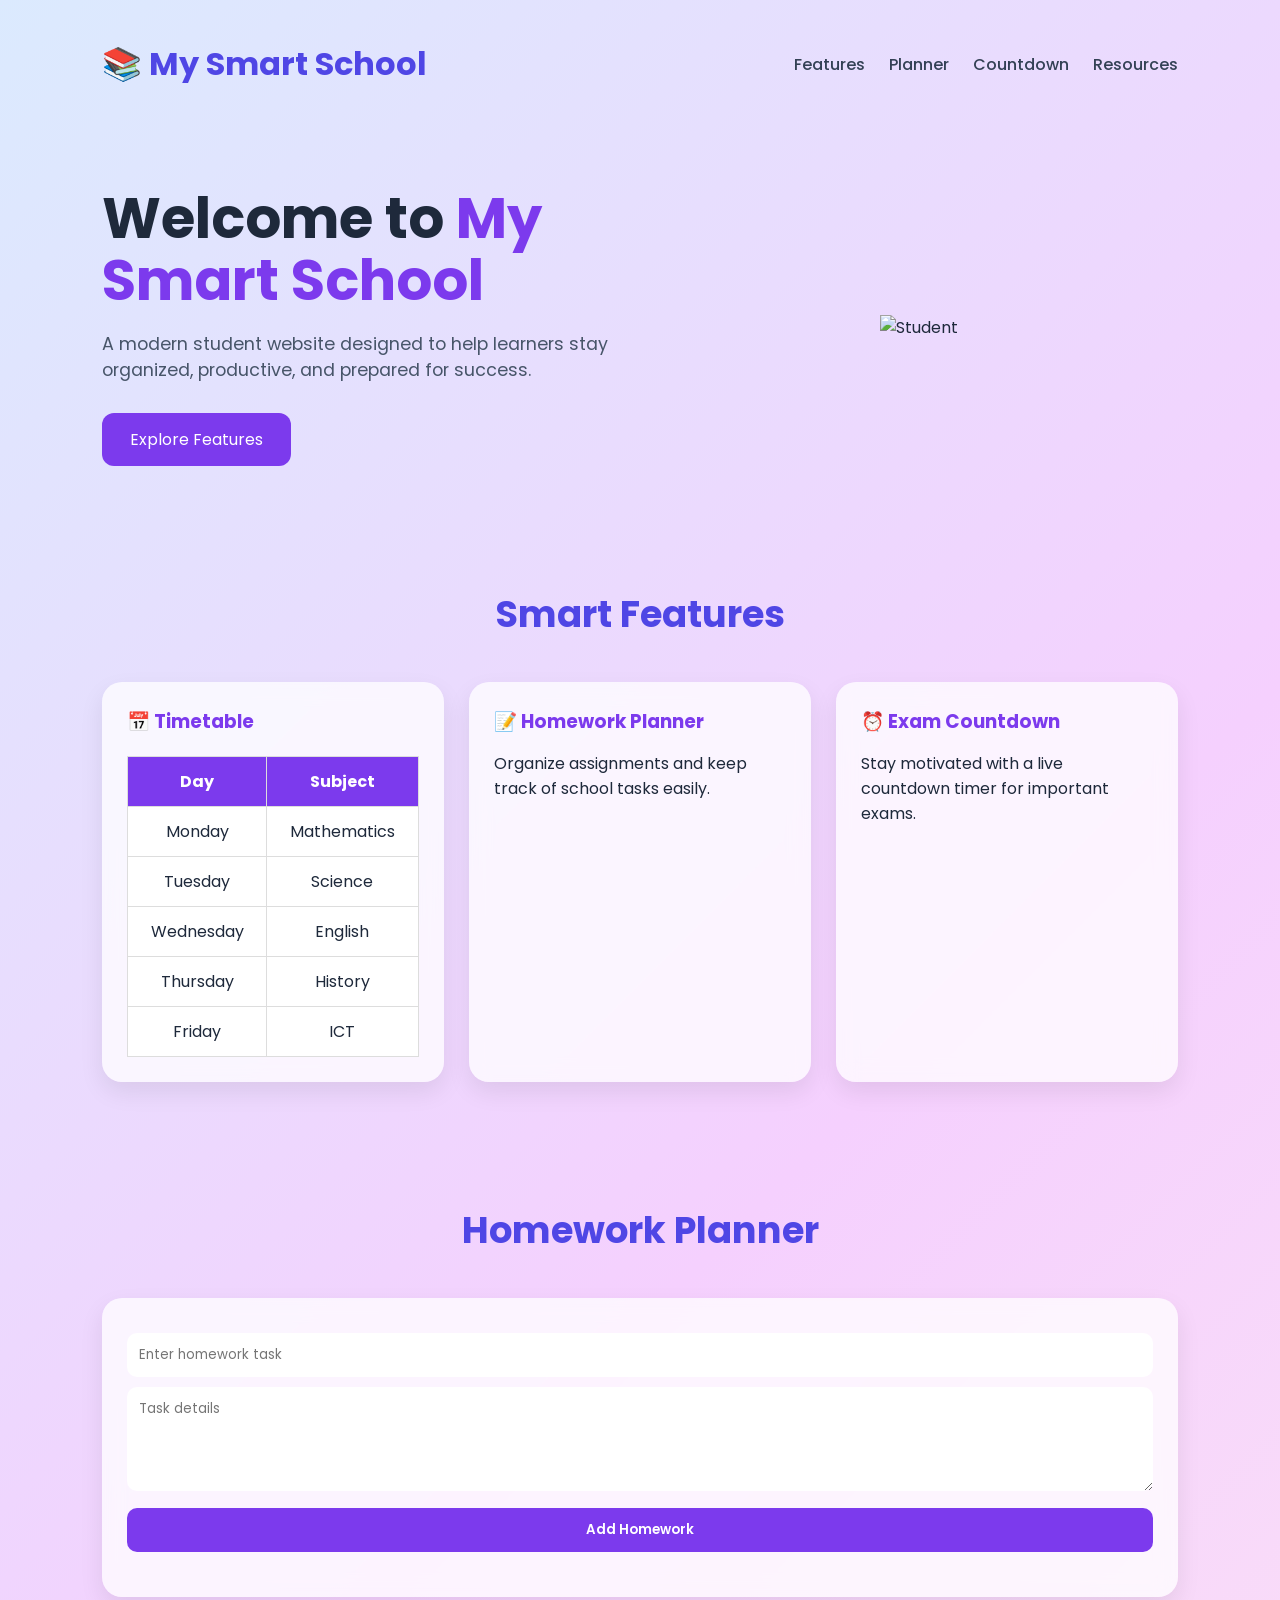
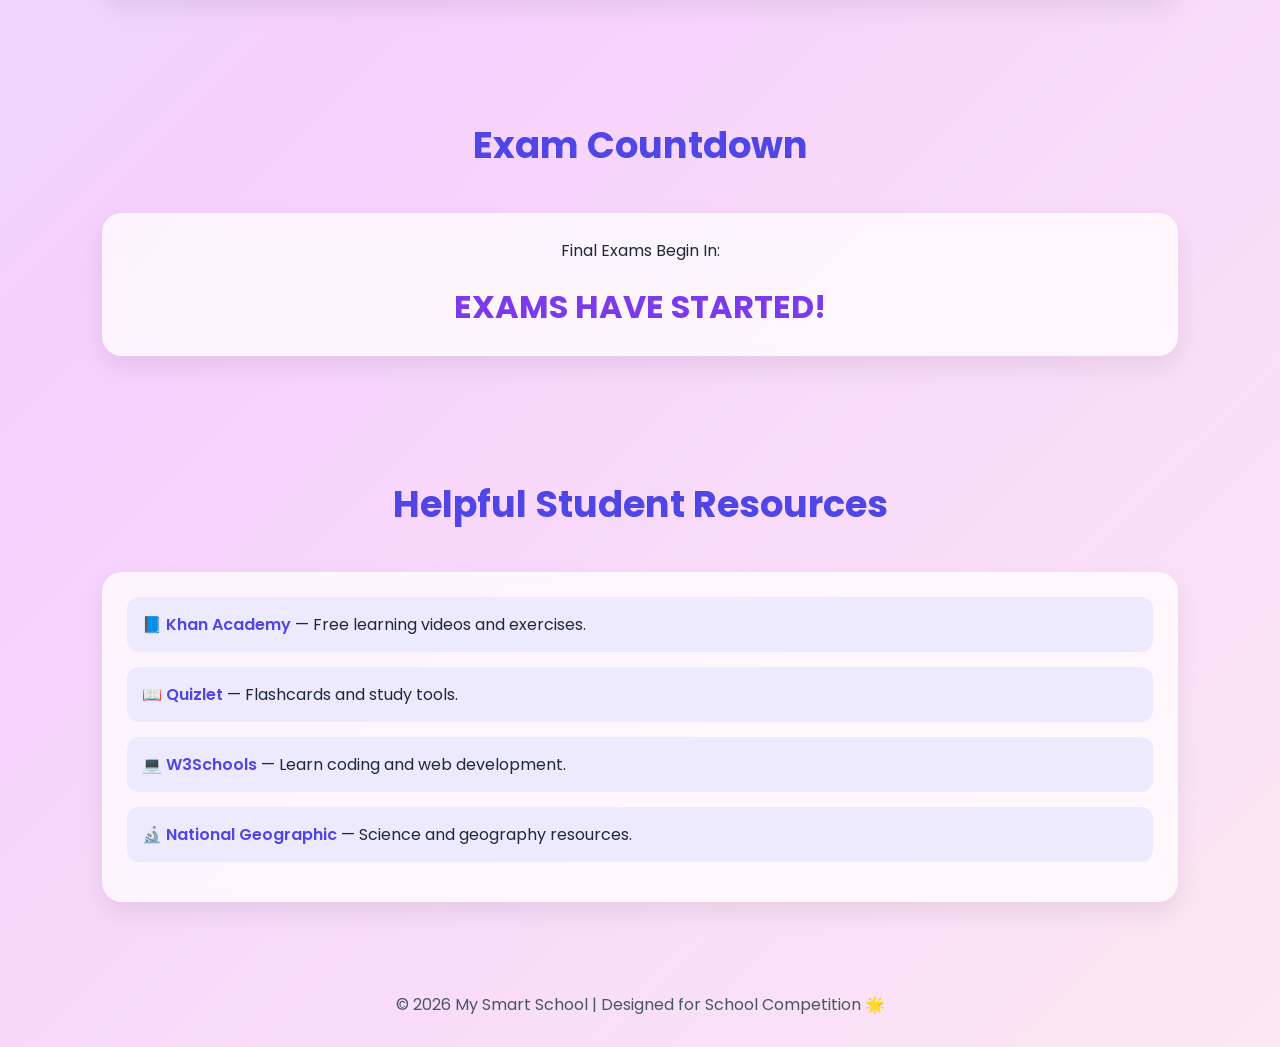
==== arundel hackathon/index.html @ 1944e810 "Kingsley' work that he did by  himself Co-Authored-By: S-Temzz <198816190+S-Temzz@users.noreply.gith" ====
<!DOCTYPE html>
<html lang="en">
<head>
  <meta charset="UTF-8" />
  <meta name="viewport" content="width=device-width, initial-scale=1.0"/>
  <title>My Smart School</title>

  <link rel="preconnect" href="https://fonts.googleapis.com">
  <link rel="preconnect" href="https://fonts.gstatic.com" crossorigin>
  <link href="https://fonts.googleapis.com/css2?family=Poppins:wght@300;400;500;600;700&display=swap" rel="stylesheet">

  <style>
    *{
      margin:0;
      padding:0;
      box-sizing:border-box;
      font-family:'Poppins', sans-serif;
    }

    body{
      background: linear-gradient(135deg,#dbeafe,#f5d0fe,#fce7f3);
      color:#1e293b;
      min-height:100vh;
    }

    header{
      padding:40px 8%;
      display:flex;
      justify-content:space-between;
      align-items:center;
      flex-wrap:wrap;
    }

    .logo{
      font-size:2rem;
      font-weight:700;
      color:#4f46e5;
    }

    nav a{
      text-decoration:none;
      margin-left:20px;
      color:#334155;
      font-weight:500;
      transition:0.3s;
    }

    nav a:hover{
      color:#7c3aed;
    }

    .hero{
      padding:60px 8%;
      display:flex;
      justify-content:space-between;
      align-items:center;
      flex-wrap:wrap;
      gap:40px;
    }

    .hero-text{
      flex:1;
      min-width:280px;
    }

    .hero-text h1{
      font-size:3.5rem;
      line-height:1.1;
      margin-bottom:20px;
    }

    .hero-text span{
      color:#7c3aed;
    }

    .hero-text p{
      font-size:1.1rem;
      margin-bottom:30px;
      color:#475569;
    }

    .btn{
      padding:14px 28px;
      background:#7c3aed;
      color:white;
      border:none;
      border-radius:12px;
      cursor:pointer;
      font-size:1rem;
      transition:0.3s;
    }

    .btn:hover{
      background:#5b21b6;
      transform:translateY(-2px);
    }

    .hero-image{
      flex:1;
      min-width:280px;
      text-align:center;
    }

    .hero-image img{
      width:90%;
      max-width:450px;
    }

    section{
      padding:60px 8%;
    }

    .section-title{
      text-align:center;
      margin-bottom:40px;
    }

    .section-title h2{
      font-size:2.3rem;
      color:#4f46e5;
    }

    .cards{
      display:grid;
      grid-template-columns:repeat(auto-fit,minmax(280px,1fr));
      gap:25px;
    }

    .card{
      background:rgba(255,255,255,0.75);
      backdrop-filter:blur(10px);
      border-radius:20px;
      padding:25px;
      box-shadow:0 10px 25px rgba(0,0,0,0.08);
      transition:0.3s;
    }

    .card:hover{
      transform:translateY(-5px);
    }

    .card h3{
      margin-bottom:15px;
      color:#7c3aed;
    }

    .planner input,
    .planner textarea,
    .planner button{
      width:100%;
      margin-top:10px;
      padding:12px;
      border-radius:10px;
      border:none;
      outline:none;
    }

    .planner button{
      background:#7c3aed;
      color:white;
      cursor:pointer;
      font-weight:600;
    }

    .task-list{
      margin-top:20px;
    }

    .task{
      background:#ede9fe;
      padding:12px;
      border-radius:10px;
      margin-top:10px;
    }

    .countdown{
      text-align:center;
    }

    .countdown-box{
      margin-top:20px;
      font-size:2rem;
      font-weight:700;
      color:#7c3aed;
    }

    .resources ul{
      list-style:none;
    }

    .resources li{
      margin-bottom:15px;
      background:#ede9fe;
      padding:15px;
      border-radius:12px;
    }

    .resources a{
      text-decoration:none;
      color:#4f46e5;
      font-weight:600;
    }

    footer{
      text-align:center;
      padding:30px;
      color:#475569;
    }

    table{
      width:100%;
      border-collapse:collapse;
      margin-top:20px;
    }

    table th,
    table td{
      padding:12px;
      text-align:center;
      border:1px solid #ddd;
    }

    table th{
      background:#7c3aed;
      color:white;
    }

    table td{
      background:white;
    }

    @media(max-width:768px){
      .hero-text h1{
        font-size:2.5rem;
      }

      nav{
        margin-top:20px;
      }
    }
  </style>
</head>
<body>

  <header>
    <div class="logo">📚 My Smart School</div>

    <nav>
      <a href="#features">Features</a>
      <a href="#planner">Planner</a>
      <a href="#countdown">Countdown</a>
      <a href="#resources">Resources</a>
    </nav>
  </header>

  <section class="hero">
    <div class="hero-text">
      <h1>Welcome to <span>My Smart School</span></h1>

      <p>
        A modern student website designed to help learners stay organized,
        productive, and prepared for success.
      </p>

      <button class="btn">Explore Features</button>
    </div>

    <div class="hero-image">
      <img src="https://cdn-icons-png.flaticon.com/512/3135/3135755.png" alt="Student">
    </div>
  </section>

  <section id="features">
    <div class="section-title">
      <h2>Smart Features</h2>
    </div>

    <div class="cards">

      <div class="card">
        <h3>📅 Timetable</h3>

        <table>
          <tr>
            <th>Day</th>
            <th>Subject</th>
          </tr>

          <tr>
            <td>Monday</td>
            <td>Mathematics</td>
          </tr>

          <tr>
            <td>Tuesday</td>
            <td>Science</td>
          </tr>

          <tr>
            <td>Wednesday</td>
            <td>English</td>
          </tr>

          <tr>
            <td>Thursday</td>
            <td>History</td>
          </tr>

          <tr>
            <td>Friday</td>
            <td>ICT</td>
          </tr>
        </table>
      </div>

      <div class="card">
        <h3>📝 Homework Planner</h3>

        <p>
          Organize assignments and keep track of school tasks easily.
        </p>
      </div>

      <div class="card">
        <h3>⏰ Exam Countdown</h3>

        <p>
          Stay motivated with a live countdown timer for important exams.
        </p>
      </div>

    </div>
  </section>

  <section id="planner">

    <div class="section-title">
      <h2>Homework Planner</h2>
    </div>

    <div class="card planner">

      <input type="text" id="taskInput" placeholder="Enter homework task">

      <textarea id="taskDetails" rows="4" placeholder="Task details"></textarea>

      <button onclick="addTask()">Add Homework</button>

      <div class="task-list" id="taskList"></div>

    </div>

  </section>

  <section id="countdown">

    <div class="section-title">
      <h2>Exam Countdown</h2>
    </div>

    <div class="card countdown">

      <p>Final Exams Begin In:</p>

      <div class="countdown-box" id="timer">
        Loading...
      </div>

    </div>

  </section>

  <section id="resources">

    <div class="section-title">
      <h2>Helpful Student Resources</h2>
    </div>

    <div class="card resources">

      <ul>
        <li>
          📘
          <a href="https://www.khanacademy.org/" target="_blank">
            Khan Academy
          </a>
          — Free learning videos and exercises.
        </li>

        <li>
          📖
          <a href="https://quizlet.com/" target="_blank">
            Quizlet
          </a>
          — Flashcards and study tools.
        </li>

        <li>
          💻
          <a href="https://www.w3schools.com/" target="_blank">
            W3Schools
          </a>
          — Learn coding and web development.
        </li>

        <li>
          🔬
          <a href="https://www.nationalgeographic.com/" target="_blank">
            National Geographic
          </a>
          — Science and geography resources.
        </li>
      </ul>

    </div>

  </section>

  <footer>
    © 2026 My Smart School | Designed for School Competition 🌟
  </footer>

  <script>

    function addTask(){

      const taskInput = document.getElementById("taskInput");
      const taskDetails = document.getElementById("taskDetails");
      const taskList = document.getElementById("taskList");

      if(taskInput.value === ""){
        alert("Please enter a homework task.");
        return;
      }

      const task = document.createElement("div");
      task.classList.add("task");

      task.innerHTML = `
        <strong>${taskInput.value}</strong>
        <p>${taskDetails.value}</p>
      `;

      taskList.appendChild(task);

      taskInput.value = "";
      taskDetails.value = "";
    }

    // EXAM COUNTDOWN

    const examDate = new Date("December 1, 2026 08:00:00").getTime();

    const timer = setInterval(function(){

      const now = new Date().getTime();
      const distance = examDate - now;

      const days = Math.floor(distance / (1000 * 60 * 60 * 24));
      const hours = Math.floor((distance % (1000 * 60 * 60 * 24)) / (1000 * 60 * 60));
      const minutes = Math.floor((distance % (1000 * 60 * 60)) / (1000 * 60));

      document.getElementById("timer").innerHTML =
        days + " Days " + hours + " Hours " + minutes + " Minutes";

      if(distance < 0){
        clearInterval(timer);
        document.getElementById("timer").innerHTML = "EXAMS HAVE STARTED!";
      }

    }, 1000);

  </script>

</body>
</html>
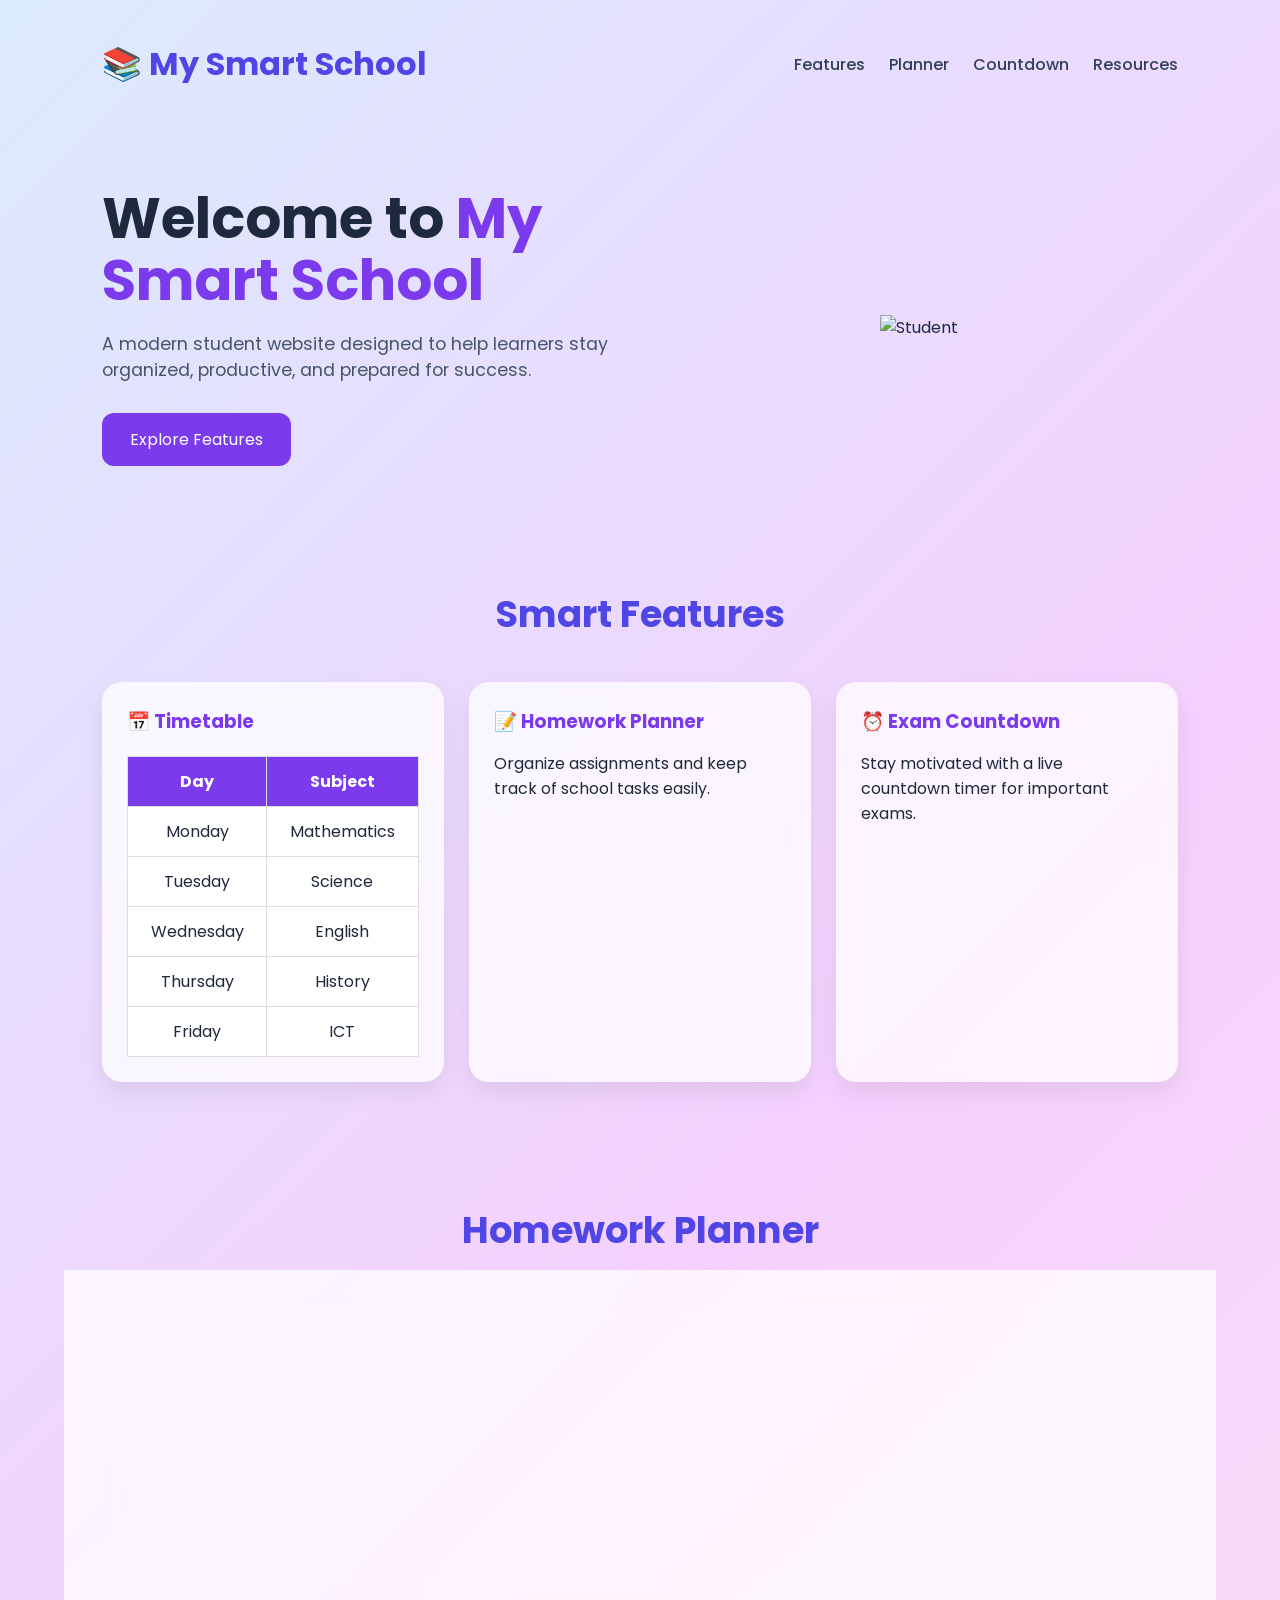
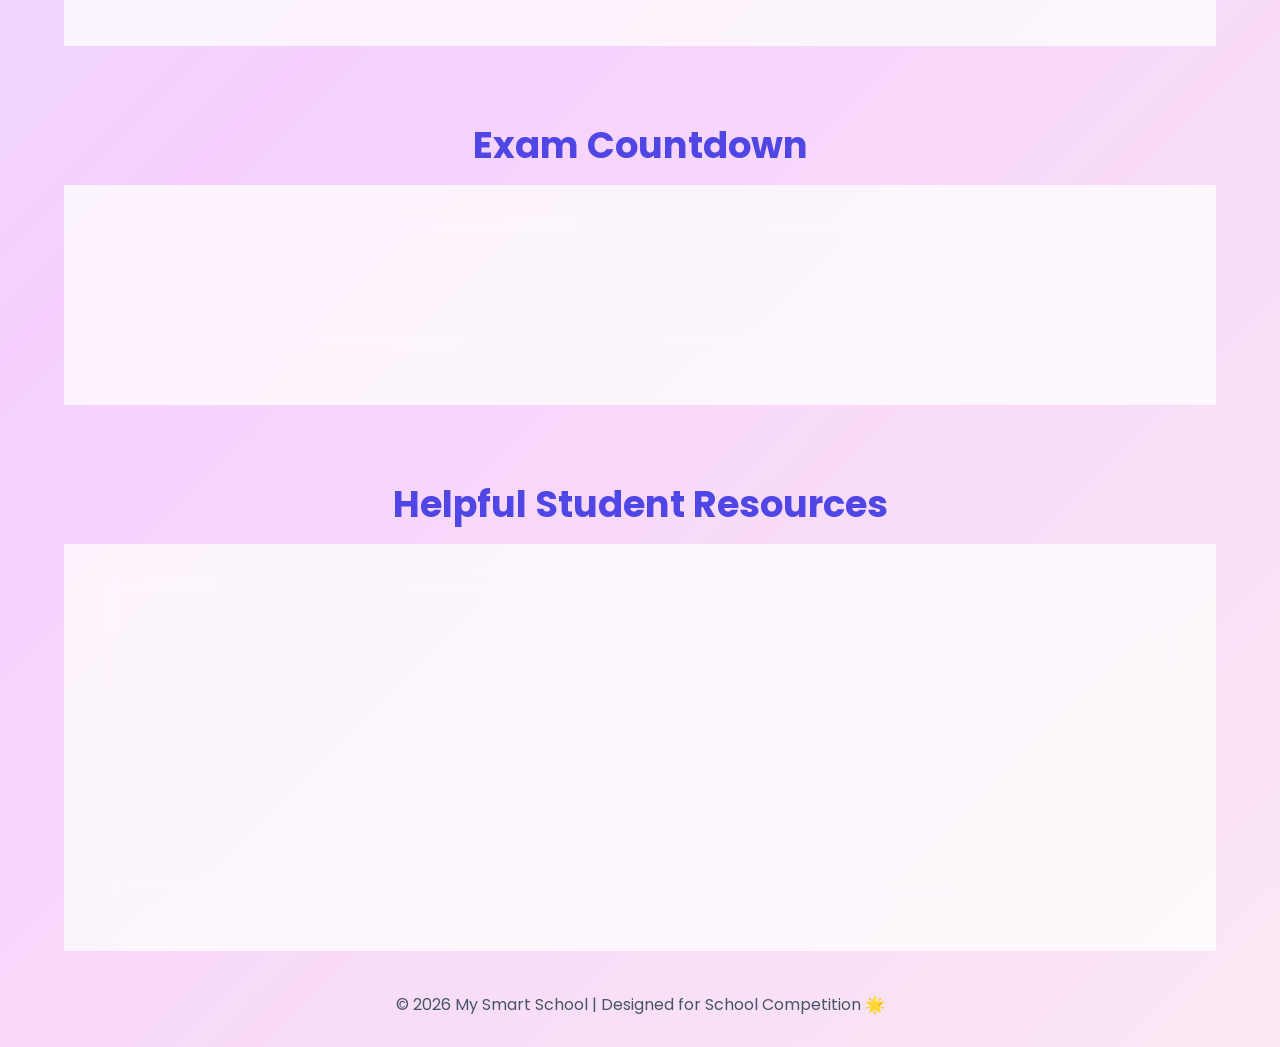
==== commit 9381f7f0: "Update index.html" ====
--- a/arundel hackathon/index.html
+++ b/arundel hackathon/index.html
@@ -181,7 +181,7 @@
       margin-top:20px;
       font-size:2rem;
       font-weight:700;
-      color:#7c3aed;
+      color:#ff7300;
     }
 
     .resources ul{
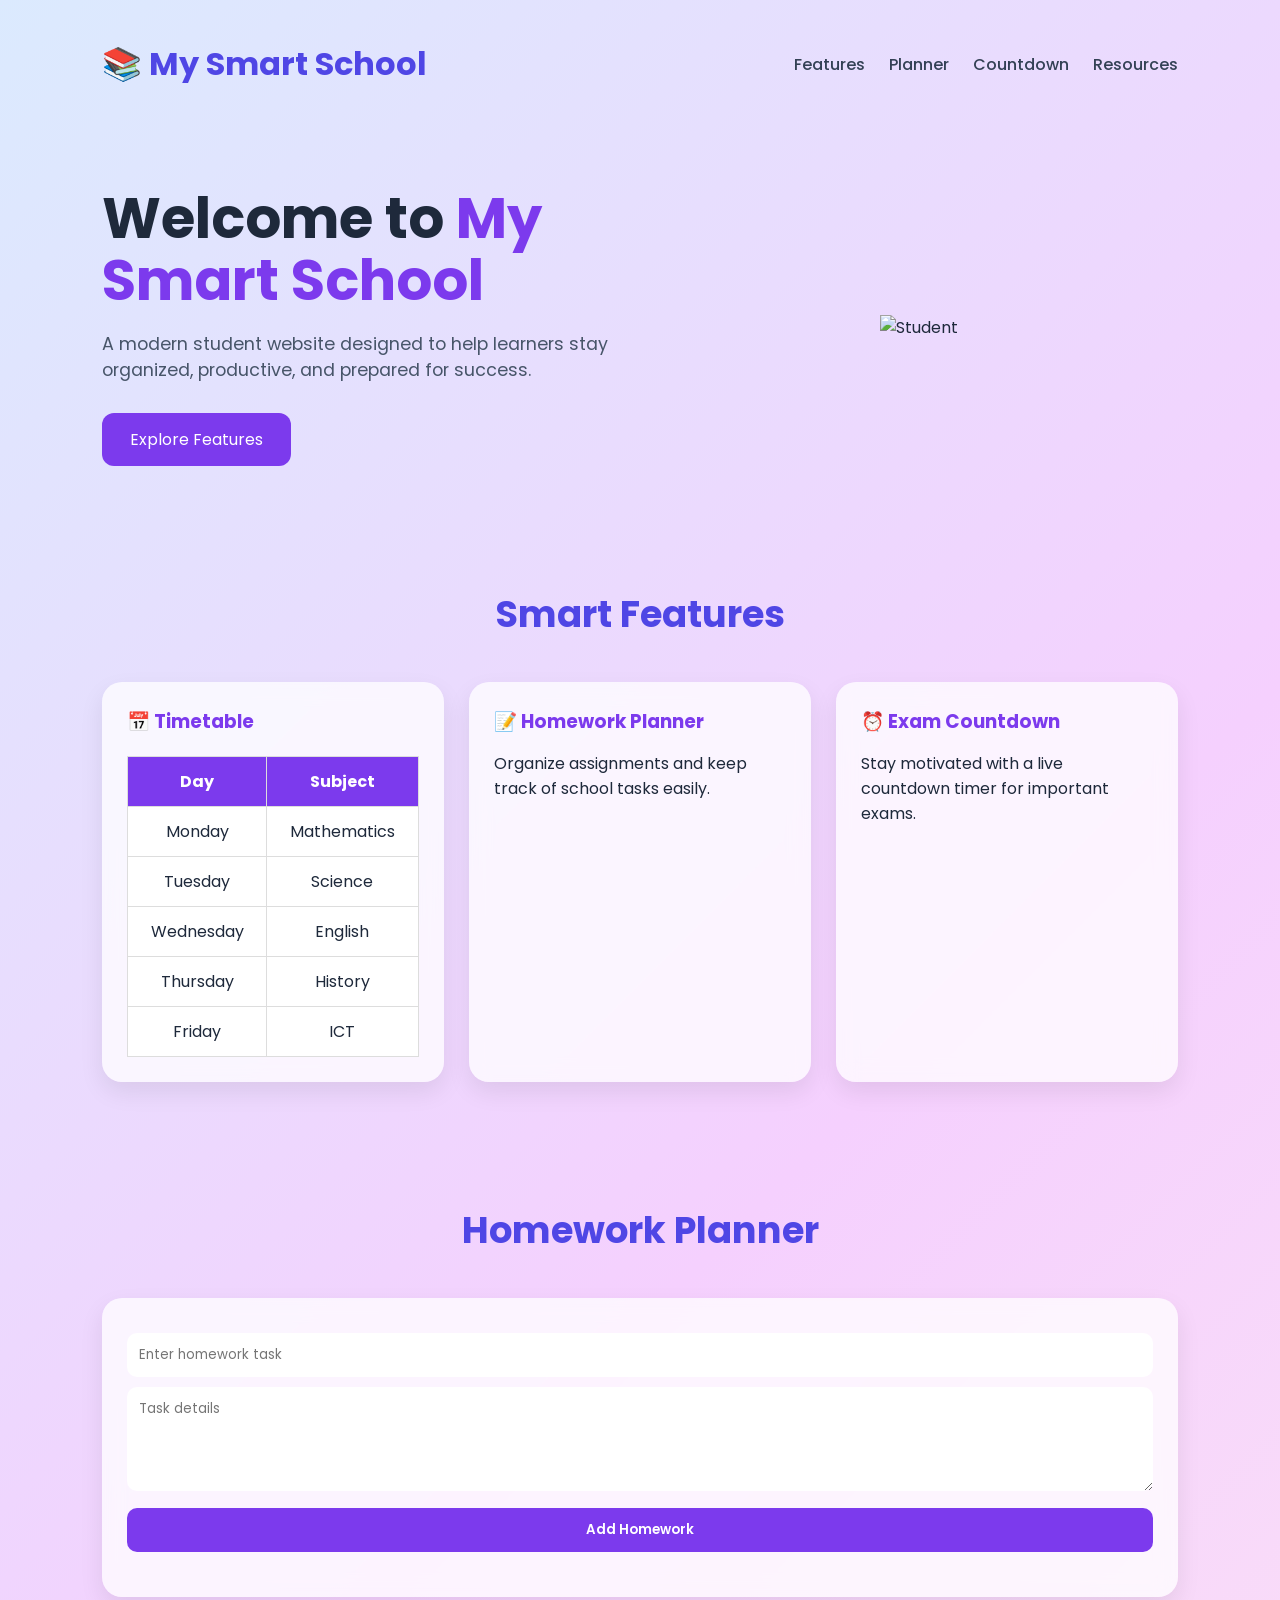
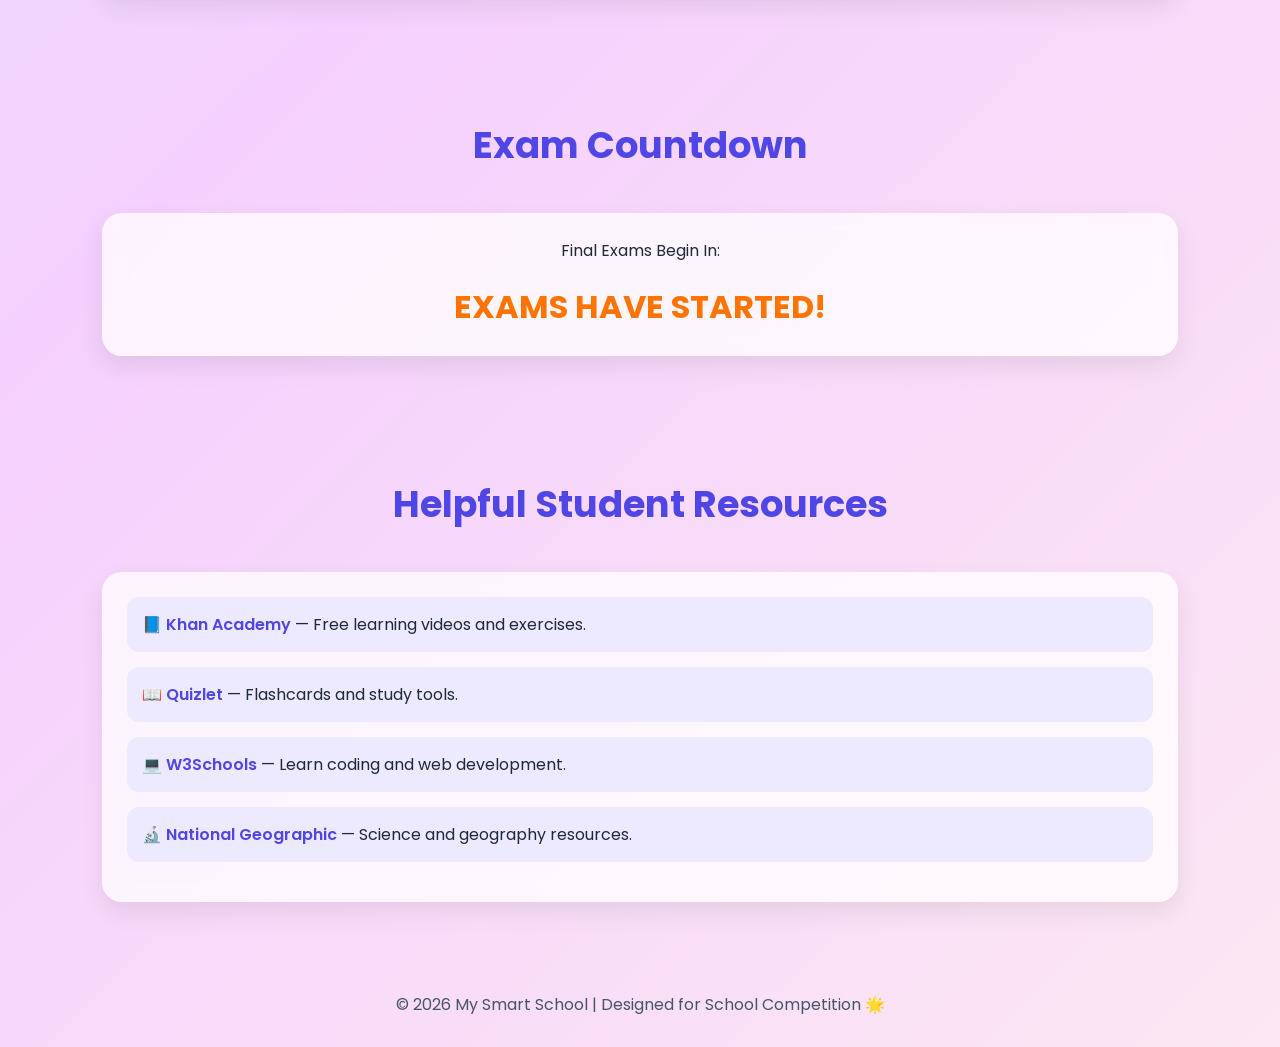
==== commit 72c60cc5: "Merge branch 'main' of https://github.com/S-Temzz/S-Temzz.github.io" ====
--- a/arundel hackathon/index.html
+++ b/arundel hackathon/index.html
@@ -471,6 +471,6 @@
     }, 1000);
 
   </script>
-
+<script type="module" src="app.js"></script>
 </body>
 </html>
